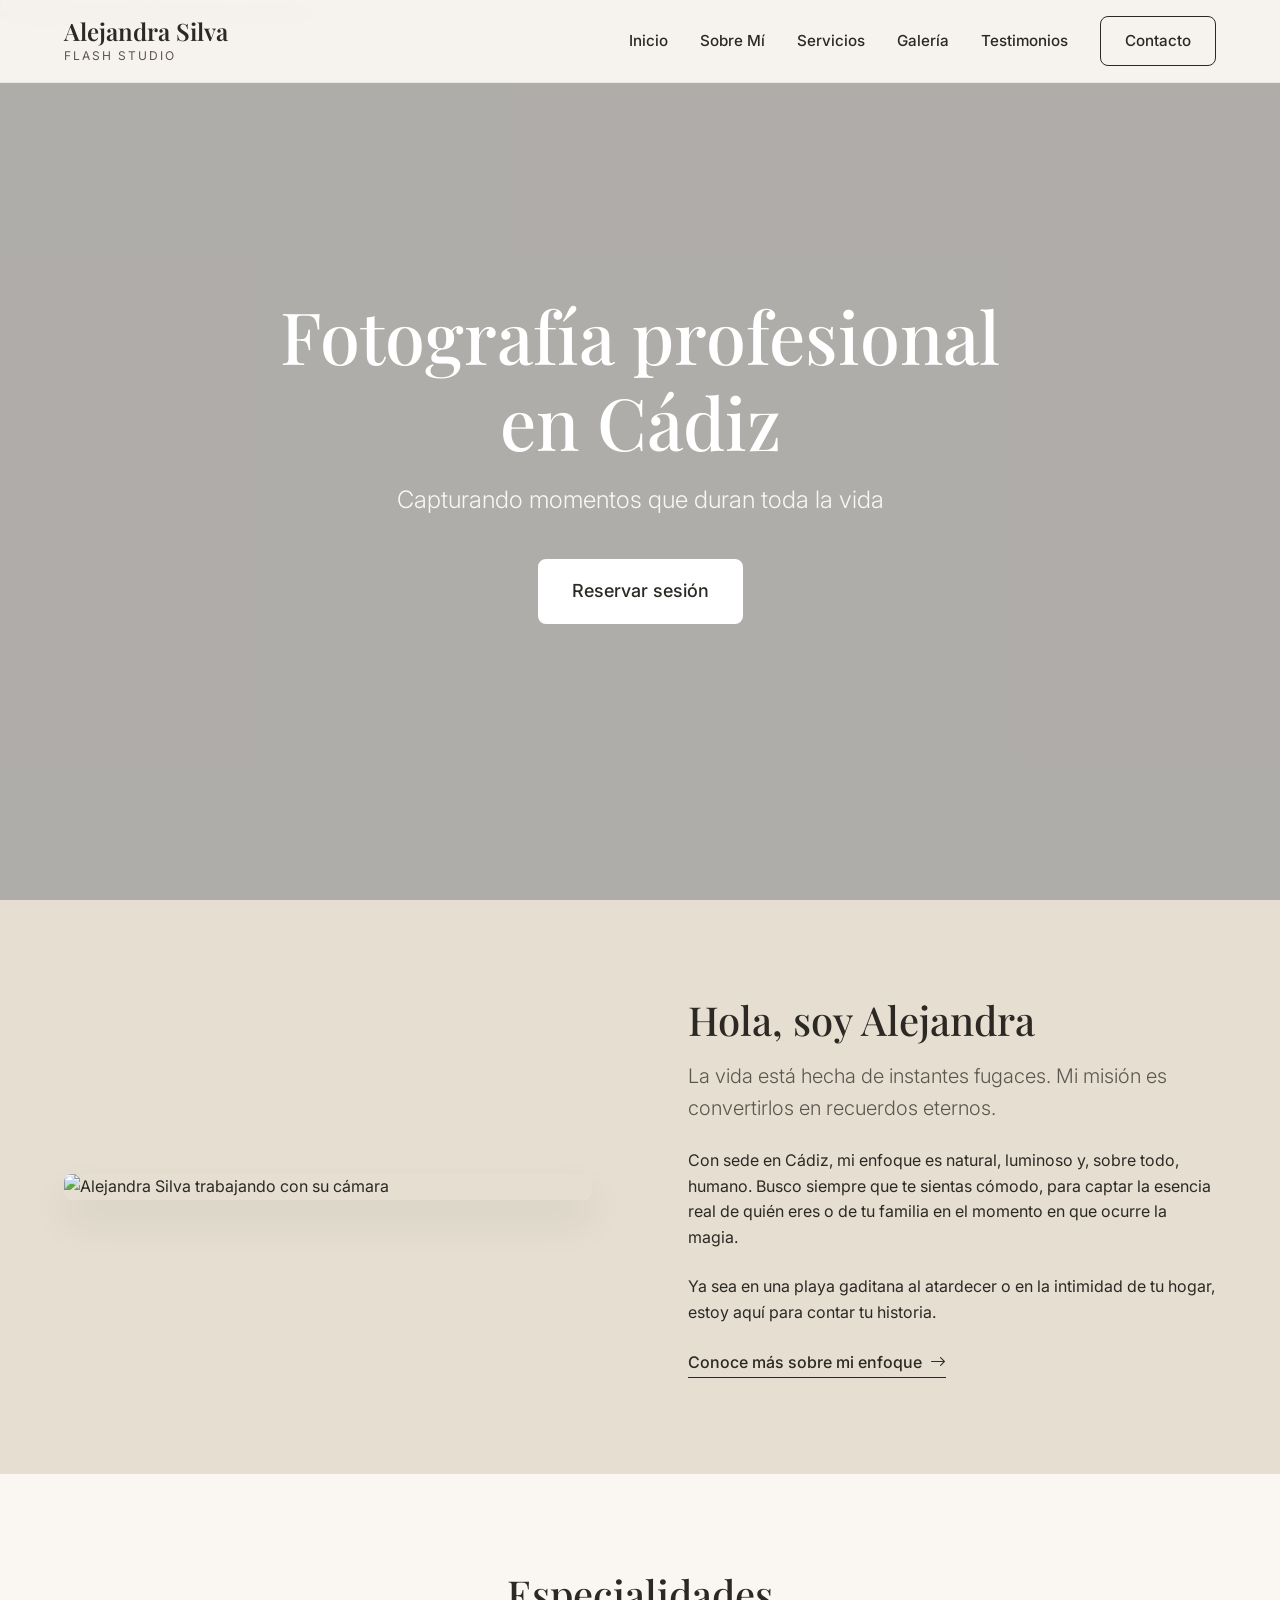
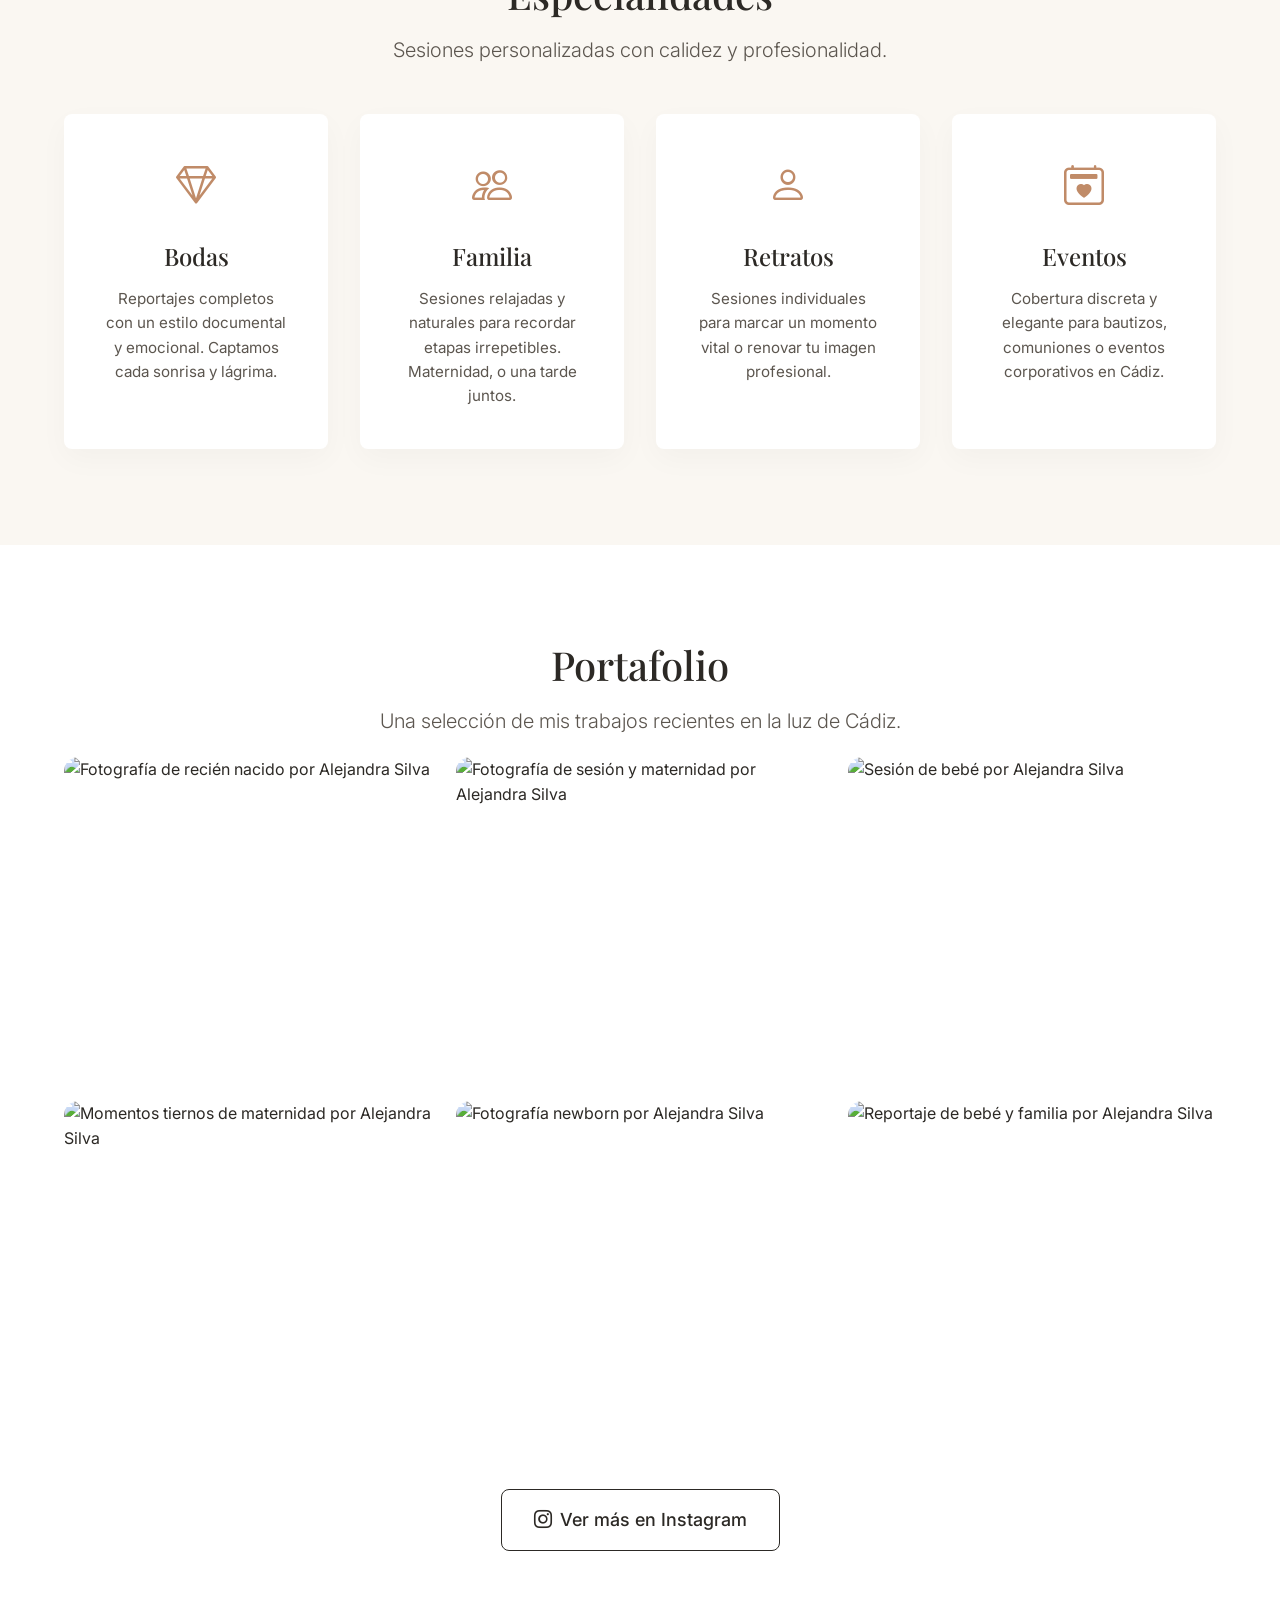
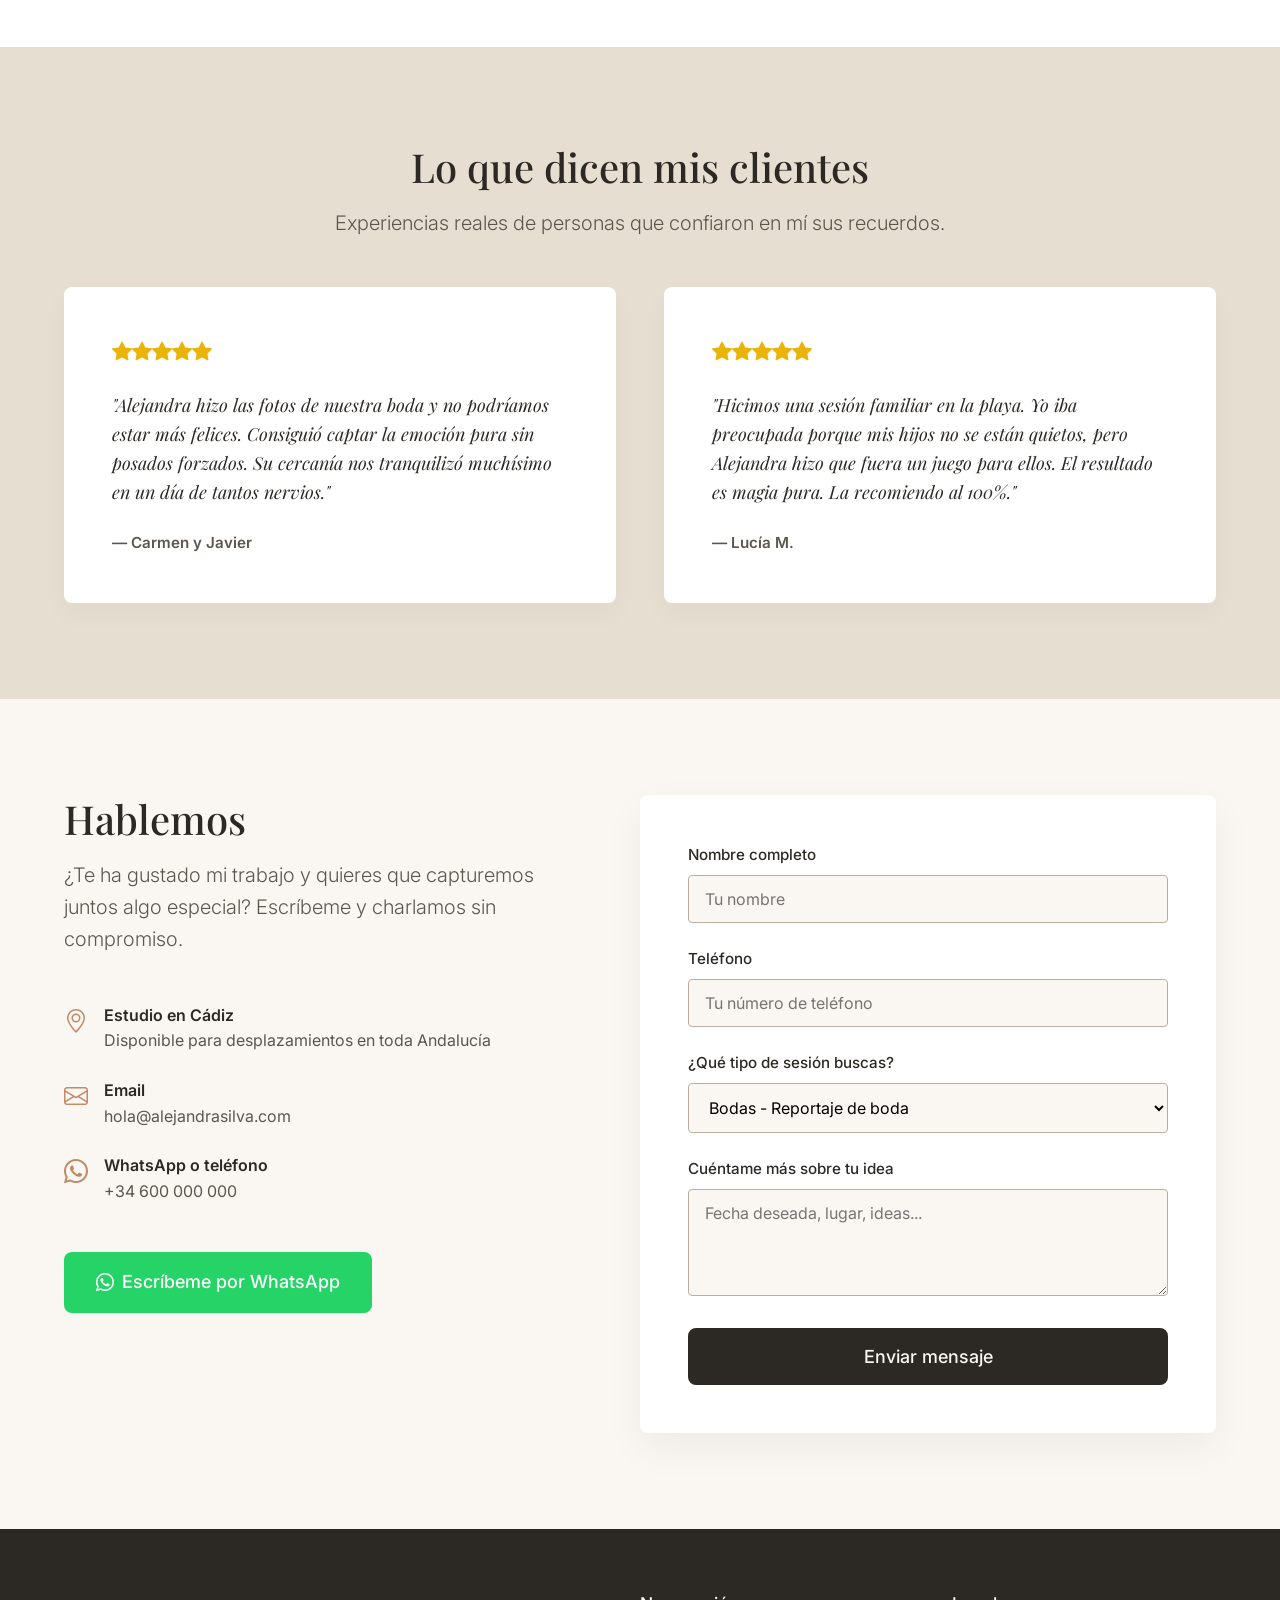
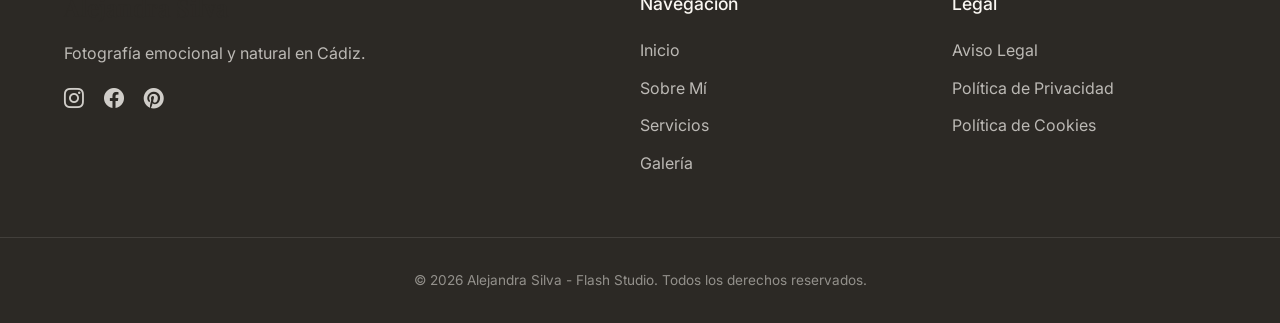
==== index.html @ 7f8d3a7b "comi1" ====
<!DOCTYPE html>
<html lang="es">

<head>
    <meta charset="UTF-8">
    <meta name="viewport" content="width=device-width, initial-scale=1.0">
    <meta name="description"
        content="Alejandra Silva captura momentos que duran toda la vida. Fotografía profesional en Cádiz.">
    <title>Alejandra Silva - Flash Studio | Fotógrafo en Cádiz</title>

    <link rel="preconnect" href="https://fonts.googleapis.com">
    <link rel="preconnect" href="https://fonts.gstatic.com" crossorigin>
    <link
        href="https://fonts.googleapis.com/css2?family=Inter:wght@300;400;500;600&family=Playfair+Display:ital,wght@0,400;0,500;0,600;1,400&display=swap"
        rel="stylesheet">
    <link rel="stylesheet" href="https://cdn.jsdelivr.net/npm/bootstrap-icons@1.11.1/font/bootstrap-icons.css">
    <link rel="stylesheet" href="style.css">
</head>

<body>

    <header class="navbar" id="navbar">
        <div class="container nav-content">
            <a href="#" class="logo">
                <span class="logo-text">Alejandra Silva</span>
                <span class="logo-sub">Flash Studio</span>
            </a>
            <button class="mobile-menu-btn" id="mobile-menu-btn" aria-label="Abrir menú">
                <i class="bi bi-list"></i>
            </button>
            <nav class="nav-links" id="nav-links">
                <a href="#inicio" class="nav-link">Inicio</a>
                <a href="#sobre-mi" class="nav-link">Sobre Mí</a>
                <a href="#servicios" class="nav-link">Servicios</a>
                <a href="#galeria" class="nav-link">Galería</a>
                <a href="#testimonios" class="nav-link">Testimonios</a>
                <a href="#contacto" class="btn btn-outline nav-link">Contacto</a>
            </nav>
        </div>
    </header>

    <main>
        <section id="inicio" class="hero section-spacing">
            <div class="hero-bg">
                <img src="https://images.unsplash.com/photo-1511285560929-80b456fea0bc?q=80&w=2670&auto=format&fit=crop"
                    alt="Elegante fotografía de boda al aire libre" class="hero-img">
                <div class="overlay"></div>
            </div>
            <div class="container hero-content fade-up">
                <h1 class="hero-title">Fotografía profesional en Cádiz</h1>
                <p class="hero-subtitle">Capturando momentos que duran toda la vida</p>
                <a href="#contacto" class="btn btn-primary btn-large">Reservar sesión</a>
            </div>
        </section>

        <section id="sobre-mi" class="about section-spacing py-large bg-light">
            <div class="container split-layout align-center">
                <div class="about-image fade-up">
                    <img src="https://images.unsplash.com/photo-1542038784456-1ea8e935640e?q=80&w=2070&auto=format&fit=crop"
                        alt="Alejandra Silva trabajando con su cámara" class="rounded-image shadow">
                </div>
                <div class="about-text fade-up delay-1">
                    <h2 class="section-title">Hola, soy Alejandra</h2>
                    <p class="text-large text-muted mb-4">La vida está hecha de instantes fugaces. Mi misión es
                        convertirlos en recuerdos eternos.</p>
                    <p class="mb-4">Con sede en Cádiz, mi enfoque es natural, luminoso y, sobre todo, humano. Busco
                        siempre que te sientas cómodo, para captar la esencia real de quién eres o de tu familia en el
                        momento en que ocurre la magia.</p>
                    <p>Ya sea en una playa gaditana al atardecer o en la intimidad de tu hogar, estoy aquí para contar
                        tu historia.</p>
                    <a href="#contacto" class="link-arrow mt-4">Conoce más sobre mi enfoque <i
                            class="bi bi-arrow-right"></i></a>
                </div>
            </div>
        </section>

        <section id="servicios" class="services section-spacing py-large bg-base">
            <div class="container">
                <div class="section-header text-center fade-up">
                    <h2 class="section-title">Especialidades</h2>
                    <p class="section-subtitle">Sesiones personalizadas con calidez y profesionalidad.</p>
                </div>

                <div class="grid grid-cols-4 gap-main mt-5">
                    <div class="service-card fade-up">
                        <div class="service-icon"><i class="bi bi-gem"></i></div>
                        <h3 class="service-title">Bodas</h3>
                        <p class="service-desc">Reportajes completos con un estilo documental y emocional. Captamos cada
                            sonrisa y lágrima.</p>
                    </div>
                    <div class="service-card fade-up delay-1">
                        <div class="service-icon"><i class="bi bi-people"></i></div>
                        <h3 class="service-title">Familia</h3>
                        <p class="service-desc">Sesiones relajadas y naturales para recordar etapas irrepetibles.
                            Maternidad, o una tarde juntos.</p>
                    </div>
                    <div class="service-card fade-up delay-2">
                        <div class="service-icon"><i class="bi bi-person"></i></div>
                        <h3 class="service-title">Retratos</h3>
                        <p class="service-desc">Sesiones individuales para marcar un momento vital o renovar tu imagen
                            profesional.</p>
                    </div>
                    <div class="service-card fade-up delay-3">
                        <div class="service-icon"><i class="bi bi-calendar2-heart"></i></div>
                        <h3 class="service-title">Eventos</h3>
                        <p class="service-desc">Cobertura discreta y elegante para bautizos, comuniones o eventos
                            corporativos en Cádiz.</p>
                    </div>
                </div>
            </div>
        </section>

        <section id="galeria" class="gallery section-spacing py-large bg-white">
            <div class="container">
                <div class="section-header text-center fade-up">
                    <h2 class="section-title">Portafolio</h2>
                    <p class="section-subtitle">Una selección de mis trabajos recientes en la luz de Cádiz.</p>
                </div>

                <div class="gallery-grid mt-5">
                    <a href="https://www.instagram.com/p/DA336NqoYXu/" class="gallery-item fade-up" target="_blank"
                        rel="noopener noreferrer" aria-label="Ver publicación en Instagram (Maternidad/Recién nacido)">
                        <img src="https://scontent-mad1-1.cdninstagram.com/v/t39.30808-6/472389308_18334901011157658_3607192413612464465_n.jpg?stp=dst-jpg_e35_tt6&_nc_cat=106&ig_cache_key=MzQ3NDQ5MTUxOTk3MzQ5OTY3Nw%3D%3D.3-ccb7-5&ccb=7-5&_nc_sid=58cdad&efg=eyJ2ZW5jb2RlX3RhZyI6InhwaWRzLjE0NDB4OTUzLnNkci5DMyJ9&_nc_ohc=6nWH99nBMWgQ7kNvwGP-Vpy&_nc_oc=Adrr9iQfSB4TFFicF2Rp3QDnT-_8wxDwuqcIKCzDBHWu-2e0xaWrJxlrYGmgOMOUXAsuuyp_PxrmVkUsfCpdvAod&_nc_ad=z-m&_nc_cid=0&_nc_zt=23&_nc_ht=scontent-mad1-1.cdninstagram.com&_nc_gid=4jjKec1cYwzk0JOejW5xyw&_nc_ss=7a32e&oh=00_Afzb6CmsP7JEbPXRF5Mw6V23JldTA9ZlEr2GiRnRRIPs-A&oe=69C76730"
                            alt="Fotografía de recién nacido por Alejandra Silva" loading="lazy">
                        <div class="gallery-hover"><i class="bi bi-instagram"></i></div>
                    </a>
                    <a href="https://www.instagram.com/p/DTsS-VxjEyv/" class="gallery-item fade-up delay-1"
                        target="_blank" rel="noopener noreferrer"
                        aria-label="Ver publicación en Instagram (Maternidad/Recién nacido)">
                        <img src="https://scontent-mad1-1.cdninstagram.com/v/t51.82787-15/619805122_18380448508157658_588303363355659356_n.jpg?stp=dst-jpg_e35_tt6&_nc_cat=103&ig_cache_key=MzgxMzUwNjQzMzMwMDU4MTU1MQ%3D%3D.3-ccb7-5&ccb=7-5&_nc_sid=58cdad&efg=eyJ2ZW5jb2RlX3RhZyI6InhwaWRzLjE0NDB4MTg1MS5zZHIuQzMifQ%3D%3D&_nc_ohc=x0M1KD8hYagQ7kNvwEgvZwI&_nc_oc=AdruUzsT48O_aKfgpZmptjcY5UMmqNwmfF_5_1EnLlguNbYj3dVWQVdZ0lIogMJo1MPhDPxV-pOfCmCBt98VgX9Q&_nc_ad=z-m&_nc_cid=0&_nc_zt=23&_nc_ht=scontent-mad1-1.cdninstagram.com&_nc_gid=jLqbxbT2vGuqOAeELAIJgA&_nc_ss=7a32e&oh=00_AfxtuNb96BfyIcAqiuIataPQWMlBkWudWXG2XSaJlXScFQ&oe=69C757A5"
                            alt="Fotografía de sesión y maternidad por Alejandra Silva" loading="lazy">
                        <div class="gallery-hover"><i class="bi bi-instagram"></i></div>
                    </a>
                    <a href="https://www.instagram.com/p/DBb6GT_oktJ/" class="gallery-item fade-up delay-2"
                        target="_blank" rel="noopener noreferrer"
                        aria-label="Ver publicación en Instagram (Maternidad/Recién nacido)">
                        <img src="https://scontent-mad2-1.cdninstagram.com/v/t51.75761-15/464354673_18325900150157658_8724878723883616391_n.jpg?stp=dst-jpg_e35_tt6&_nc_cat=104&ig_cache_key=MzQ4NDYzNDI1NzE4NDQxMDQ0MQ%3D%3D.3-ccb7-5&ccb=7-5&_nc_sid=58cdad&efg=eyJ2ZW5jb2RlX3RhZyI6InhwaWRzLjE0NDB4MTgwMC5zZHIuQzMifQ%3D%3D&_nc_ohc=uoD1WXR4aKEQ7kNvwHNJH5Y&_nc_oc=AdpCp3pPqJmrCh7O4uHTMeUTvOmKB8H3XGN1aigG6oBETYq2FReIE8ttbFdwdXQkPd5LMujwiXAg1s32RuA_Mju5&_nc_ad=z-m&_nc_cid=0&_nc_zt=23&_nc_ht=scontent-mad2-1.cdninstagram.com&_nc_gid=Fz5PnnWr2njAFvXIWEQKTQ&_nc_ss=7a32e&oh=00_AfyShWmhIjos1TU1_ZVEnAvwA9iiuKgE_j-7Ui1tlDHhXA&oe=69C786DD"
                            alt="Sesión de bebé por Alejandra Silva" loading="lazy">
                        <div class="gallery-hover"><i class="bi bi-instagram"></i></div>
                    </a>
                    <a href="https://www.instagram.com/p/DV5kB-3jPNu/" class="gallery-item fade-up" target="_blank"
                        rel="noopener noreferrer" aria-label="Ver publicación en Instagram (Maternidad/Recién nacido)">
                        <img src="https://scontent-mad1-1.cdninstagram.com/v/t51.82787-15/650071083_18389070274157658_8677529981040638588_n.jpg?stp=dst-jpg_e35_tt6&_nc_cat=102&ig_cache_key=Mzg1MzI2ODIxMzgxMTY3MDcxOA%3D%3D.3-ccb7-5&ccb=7-5&_nc_sid=58cdad&efg=eyJ2ZW5jb2RlX3RhZyI6InhwaWRzLjE0NDB4MTkxOS5zZHIuQzMifQ%3D%3D&_nc_ohc=u64IknoCLZ4Q7kNvwGR0ScH&_nc_oc=AdrzTl3dZ-hnnF_AhUWxyy8ez9B5ymf3qP66g83oQEBbGS5ucDgEV1R-79wVdPsy42XBiXC2MG1wrlON6EaPclTl&_nc_ad=z-m&_nc_cid=0&_nc_zt=23&_nc_ht=scontent-mad1-1.cdninstagram.com&_nc_gid=7Asxe7Ra8F5Vv_2oHS-FGw&_nc_ss=7a32e&oh=00_AfwaZi69VWie3_E_QYXAVW4G75d2aMUQpFLmp4VCN0sC-g&oe=69C768D7"
                            alt="Momentos tiernos de maternidad por Alejandra Silva" loading="lazy">
                        <div class="gallery-hover"><i class="bi bi-instagram"></i></div>
                    </a>
                    <a href="https://www.instagram.com/p/DV0u6ukjKEd/" class="gallery-item fade-up delay-1"
                        target="_blank" rel="noopener noreferrer"
                        aria-label="Ver publicación en Instagram (Maternidad/Recién nacido)">
                        <img src="https://scontent-mad1-1.cdninstagram.com/v/t51.82787-15/650386848_18388755889157658_1334598983736049225_n.jpg?stp=dst-jpg_e35_tt6&_nc_cat=102&ig_cache_key=Mzg1MTkwNzQ0NjI3NzQ0NDUxNQ%3D%3D.3-ccb7-5&ccb=7-5&_nc_sid=58cdad&efg=eyJ2ZW5jb2RlX3RhZyI6InhwaWRzLjE0NDB4OTU4LnNkci5DMyJ9&_nc_ohc=raGwDeqtZiwQ7kNvwG4KMk-&_nc_oc=AdqLlVM0dXpzYpC-vr2MOgPvF1874Z8iH8IZIoDn1oO54eEcx3wr4tMumUHreFgcigU5JUT_Eqrzo5MQn-xvtsSA&_nc_ad=z-m&_nc_cid=0&_nc_zt=23&_nc_ht=scontent-mad1-1.cdninstagram.com&_nc_gid=x2IKBdk7X98Xj0CUmOAqKA&_nc_ss=7a32e&oh=00_AfyjCqVUfPDvONZSrP6fOoGxp5pXfpc7tz1-PXf7ecv9oA&oe=69C75CCA"
                            alt="Fotografía newborn por Alejandra Silva" loading="lazy">
                        <div class="gallery-hover"><i class="bi bi-instagram"></i></div>
                    </a>
                    <a href="https://www.instagram.com/p/DT2MgHCDGxo/" class="gallery-item fade-up delay-2"
                        target="_blank" rel="noopener noreferrer"
                        aria-label="Ver publicación en Instagram (Maternidad/Recién nacido)">
                        <img src="https://scontent-mad1-1.cdninstagram.com/v/t51.82787-15/621733147_18380932486157658_1900406213122112611_n.jpg?stp=dst-jpg_e35_tt6&_nc_cat=103&ig_cache_key=MzgxNjI5MjcxMjY3NzQxNzAyNw%3D%3D.3-ccb7-5&ccb=7-5&_nc_sid=58cdad&efg=eyJ2ZW5jb2RlX3RhZyI6InhwaWRzLjE0NDB4OTU4LnNkci5DMyJ9&_nc_ohc=I7ECDmXmNEcQ7kNvwEuZs5u&_nc_oc=AdrieKKF6c9YXFE04DRYFHhJ7YlNq3O5u-V4_DJhNpcZYu0iJuCEZzrhkVz10t1XiG5FhypUAslPE4kZEBkB50VQ&_nc_ad=z-m&_nc_cid=0&_nc_zt=23&_nc_ht=scontent-mad1-1.cdninstagram.com&_nc_gid=GKj1Wt9fOcgawxqNll95Hg&_nc_ss=7a32e&oh=00_Afyvb6S65BBIbSyC6q1uOw9wyW5N_macvsUEfyOtssx9NA&oe=69C7695E"
                            alt="Reportaje de bebé y familia por Alejandra Silva" loading="lazy">
                        <div class="gallery-hover"><i class="bi bi-instagram"></i></div>
                    </a>
                </div>

                <div class="text-center mt-5 fade-up">
                    <a href="https://www.instagram.com/alejandrasilvafotografia/" target="_blank" rel="noopener"
                        class="btn btn-outline btn-large">
                        <i class="bi bi-instagram mr-2"></i> Ver más en Instagram
                    </a>
                </div>
            </div>
        </section>

        <section id="testimonios" class="testimonials section-spacing py-large bg-light">
            <div class="container">
                <div class="section-header text-center fade-up">
                    <h2 class="section-title">Lo que dicen mis clientes</h2>
                    <p class="section-subtitle">Experiencias reales de personas que confiaron en mí sus recuerdos.</p>
                </div>

                <div class="grid grid-cols-2 gap-large mt-5">
                    <div class="testimonial-card fade-up">
                        <div class="rating"><i class="bi bi-star-fill"></i><i class="bi bi-star-fill"></i><i
                                class="bi bi-star-fill"></i><i class="bi bi-star-fill"></i><i
                                class="bi bi-star-fill"></i></div>
                        <p class="testimonial-text">"Alejandra hizo las fotos de nuestra boda y no podríamos estar más
                            felices. Consiguió captar la emoción pura sin posados forzados. Su cercanía nos tranquilizó
                            muchísimo en un día de tantos nervios."</p>
                        <p class="testimonial-author">— Carmen y Javier</p>
                    </div>
                    <div class="testimonial-card fade-up delay-1">
                        <div class="rating"><i class="bi bi-star-fill"></i><i class="bi bi-star-fill"></i><i
                                class="bi bi-star-fill"></i><i class="bi bi-star-fill"></i><i
                                class="bi bi-star-fill"></i></div>
                        <p class="testimonial-text">"Hicimos una sesión familiar en la playa. Yo iba preocupada porque
                            mis hijos no se están quietos, pero Alejandra hizo que fuera un juego para ellos. El
                            resultado es magia pura. La recomiendo al 100%."</p>
                        <p class="testimonial-author">— Lucía M.</p>
                    </div>
                </div>
            </div>
        </section>

        <section id="contacto" class="contact section-spacing py-large bg-base">
            <div class="container split-layout align-start gap-xl">
                <div class="contact-info fade-up">
                    <h2 class="section-title">Hablemos</h2>
                    <p class="text-large text-muted mb-4">¿Te ha gustado mi trabajo y quieres que capturemos juntos algo
                        especial? Escríbeme y charlamos sin compromiso.</p>

                    <ul class="contact-list mt-5">
                        <li>
                            <i class="bi bi-geo-alt"></i>
                            <div>
                                <strong>Estudio en Cádiz</strong>
                                <span>Disponible para desplazamientos en toda Andalucía</span>
                            </div>
                        </li>
                        <li>
                            <i class="bi bi-envelope"></i>
                            <div>
                                <strong>Email</strong>
                                <a href="mailto:hola@alejandrasilva.com">hola@alejandrasilva.com</a>
                            </div>
                        </li>
                        <li>
                            <i class="bi bi-whatsapp"></i>
                            <div>
                                <strong>WhatsApp o teléfono</strong>
                                <a href="tel:+34600000000">+34 600 000 000</a>
                            </div>
                        </li>
                    </ul>

                    <div class="mt-5">
                        <a href="https://wa.me/34600000000" target="_blank" class="btn btn-whatsapp btn-large">
                            <i class="bi bi-whatsapp mr-2"></i> Escríbeme por WhatsApp
                        </a>
                    </div>
                </div>

                <div class="contact-form-wrapper fade-up delay-1">
                    <form id="contact-form" class="contact-form">
                        <div class="form-group">
                            <label for="nombre">Nombre completo</label>
                            <input type="text" id="nombre" name="nombre" placeholder="Tu nombre" required>
                        </div>
                        <div class="form-group">
                            <label for="telefono">Teléfono</label>
                            <input type="tel" id="telefono" name="telefono" placeholder="Tu número de teléfono"
                                required>
                        </div>
                        <div class="form-group">
                            <label for="tipo">¿Qué tipo de sesión buscas?</label>
                            <select id="tipo" name="tipo">
                                <option value="boda">Bodas - Reportaje de boda</option>
                                <option value="familia">Familia - Sesión familiar, embarazo</option>
                                <option value="retrato">Retratos o marca personal</option>
                                <option value="evento">Eventos varios</option>
                                <option value="otro">Otro tipo de consulta</option>
                            </select>
                        </div>
                        <div class="form-group">
                            <label for="mensaje">Cuéntame más sobre tu idea</label>
                            <textarea id="mensaje" name="mensaje" rows="4"
                                placeholder="Fecha deseada, lugar, ideas..."></textarea>
                        </div>
                        <button type="submit" class="btn btn-primary btn-large btn-block">Enviar mensaje</button>
                    </form>
                </div>
            </div>
        </section>
    </main>

    <footer class="footer bg-dark">
        <div class="container footer-content">
            <div class="footer-brand">
                <span class="logo-text">Alejandra Silva</span>
                <p>Fotografía emocional y natural en Cádiz.</p>
                <div class="social-links mt-3">
                    <a href="https://www.instagram.com/alejandrasilvafotografia/" target="_blank"
                        aria-label="Instagram"><i class="bi bi-instagram"></i></a>
                    <a href="#" aria-label="Facebook"><i class="bi bi-facebook"></i></a>
                    <a href="#" aria-label="Pinterest"><i class="bi bi-pinterest"></i></a>
                </div>
            </div>
            <div class="footer-links">
                <h3>Navegación</h3>
                <nav>
                    <a href="#inicio">Inicio</a>
                    <a href="#sobre-mi">Sobre Mí</a>
                    <a href="#servicios">Servicios</a>
                    <a href="#galeria">Galería</a>
                </nav>
            </div>
            <div class="footer-legal">
                <h3>Legal</h3>
                <nav>
                    <a href="aviso-legal.html">Aviso Legal</a>
                    <a href="politica-privacidad.html">Política de Privacidad</a>
                    <a href="politica-cookies.html">Política de Cookies</a>
                </nav>
            </div>
        </div>
        <div class="footer-bottom text-center">
            <p>&copy; 2026 Alejandra Silva - Flash Studio. Todos los derechos reservados.</p>
        </div>
    </footer>

    <div id="lightbox" class="lightbox">
        <button class="lightbox-close" aria-label="Cerrar imagen">&times;</button>
        <div class="lightbox-content">
            <img src="" alt="Imagen ampliada" id="lightbox-img">
        </div>
    </div>

    <script src="script.js"></script>
</body>

</html>
---- style.css ----
/* style.css */
:root {
    --color-cream: #faf7f2;
    --color-sand: #e6dfd1;
    --color-sand-dark: #bbaea0;
    --color-text-main: #2c2925;
    --color-text-muted: #5c564f;
    --color-accent: #c08b68;
    --color-accent-hover: #a17050;
    --color-white: #ffffff;
    --color-whatsapp: #25d366;
    --color-whatsapp-hover: #1ebd57;
    
    --font-heading: 'Playfair Display', serif;
    --font-body: 'Inter', sans-serif;
    
    --space-sm: 0.5rem;
    --space-md: 1rem;
    --space-lg: 2rem;
    --space-xl: 4rem;
    --space-xxl: 6rem;
    
    --transition: all 0.3s ease;
    --radius: 8px;
    --container-width: 1200px;
}

* { margin: 0; padding: 0; box-sizing: border-box; }
html { scroll-behavior: smooth; font-size: 16px; }
body { font-family: var(--font-body); color: var(--color-text-main); background-color: var(--color-cream); line-height: 1.6; -webkit-font-smoothing: antialiased; }

h1, h2, h3, h4, .logo-text { font-family: var(--font-heading); font-weight: 500; line-height: 1.2; color: var(--color-text-main); }
.text-muted { color: var(--color-text-muted); }
.text-large { font-size: 1.25rem; font-weight: 300; }
.text-center { text-align: center; }

.container { width: 100%; max-width: var(--container-width); margin: 0 auto; padding: 0 1.5rem; }
.section-spacing { padding: var(--space-xl) 0; }
.py-large { padding-top: var(--space-xxl); padding-bottom: var(--space-xxl); }

.bg-base { background-color: var(--color-cream); }
.bg-light { background-color: var(--color-sand); }
.bg-white { background-color: var(--color-white); }
.bg-dark { background-color: var(--color-text-main); color: var(--color-cream); }

.grid { display: grid; }
.grid-cols-4 { grid-template-columns: repeat(4, 1fr); }
.grid-cols-2 { grid-template-columns: repeat(2, 1fr); }
.gap-main { gap: 2rem; }
.gap-large { gap: 3rem; }
.gap-xl { gap: 4rem; }

.split-layout { display: flex; gap: var(--space-xxl); }
.align-center { align-items: center; }
.align-start { align-items: flex-start; }

.mb-4 { margin-bottom: 1.5rem; }
.mt-3 { margin-top: 1rem; }
.mt-4 { margin-top: 1.5rem; }
.mt-5 { margin-top: 3rem; }
.mr-2 { margin-right: 0.5rem; }

img { max-width: 100%; height: auto; display: block; }
.rounded-image { border-radius: var(--radius); }
.shadow { box-shadow: 0 20px 40px rgba(0,0,0,0.08); }

a { color: inherit; text-decoration: none; transition: var(--transition); }
.btn { display: inline-flex; align-items: center; justify-content: center; padding: 0.75rem 1.5rem; font-family: var(--font-body); font-weight: 500; font-size: 1rem; border-radius: var(--radius); transition: var(--transition); cursor: pointer; border: none; }
.btn-large { padding: 1rem 2rem; font-size: 1.125rem; }
.btn-block { width: 100%; }

.btn-primary { background-color: var(--color-text-main); color: var(--color-cream); border: 2px solid var(--color-text-main); }
.btn-primary:hover { background-color: transparent; color: var(--color-text-main); }
.btn-outline { background-color: transparent; color: var(--color-text-main); border: 1px solid var(--color-text-main); }
.btn-outline:hover { background-color: var(--color-text-main); color: var(--color-cream); }
.btn-whatsapp { background-color: var(--color-whatsapp); color: white; }
.btn-whatsapp:hover { background-color: var(--color-whatsapp-hover); }

.link-arrow { display: inline-flex; align-items: center; font-weight: 500; color: var(--color-text-main); border-bottom: 1px solid currentColor; padding-bottom: 2px; }
.link-arrow i { margin-left: 0.5rem; transition: var(--transition); }
.link-arrow:hover i { transform: translateX(5px); }

.navbar { position: fixed; top: 0; width: 100%; background-color: rgba(250, 247, 242, 0.95); backdrop-filter: blur(10px); z-index: 1000; padding: 1rem 0; border-bottom: 1px solid rgba(0,0,0,0.05); transition: padding 0.3s ease; }
.navbar.scrolled { padding: 0.5rem 0; box-shadow: 0 2px 10px rgba(0,0,0,0.05); }
.nav-content { display: flex; justify-content: space-between; align-items: center; }
.logo { display: flex; flex-direction: column; }
.logo-text { font-size: 1.5rem; font-weight: 600; }
.logo-sub { font-size: 0.75rem; font-family: var(--font-body); letter-spacing: 2px; text-transform: uppercase; color: var(--color-text-muted); }

.nav-links { display: flex; align-items: center; gap: 2rem; }
.nav-link { font-size: 0.95rem; font-weight: 500; position: relative; }
.nav-link:not(.btn):after { content: ''; display: block; width: 0; height: 1px; background: var(--color-text-main); transition: width .3s; }
.nav-link:not(.btn):hover:after { width: 100%; }

.mobile-menu-btn { display: none; background: none; border: none; font-size: 1.5rem; color: var(--color-text-main); cursor: pointer; }

.hero { position: relative; height: 100vh; min-height: 600px; display: flex; align-items: center; padding-top: 80px; overflow: hidden; }
.hero-bg { position: absolute; top: 0; left: 0; width: 100%; height: 100%; z-index: -1; }
.hero-img { width: 100%; height: 100%; object-fit: cover; object-position: center center; }
.hero-bg .overlay { position: absolute; top: 0; left: 0; width: 100%; height: 100%; background-color: rgba(0, 0, 0, 0.3); }
.hero-content { max-width: 800px; z-index: 1; margin: 0 auto; text-align: center; }
.hero-title { font-size: 4.5rem; margin-bottom: 1rem; color: var(--color-white); }
.hero-subtitle { font-size: 1.5rem; font-weight: 300; margin-bottom: 2.5rem; color: rgba(255, 255, 255, 0.9); }
.hero-content .btn-primary { background-color: var(--color-white); color: var(--color-text-main); border-color: var(--color-white); }
.hero-content .btn-primary:hover { background-color: transparent; color: var(--color-white); border-color: var(--color-white); }

.section-title { font-size: 2.5rem; margin-bottom: 1rem; }
.section-subtitle { font-size: 1.25rem; color: var(--color-text-muted); font-weight: 300; }

.about-image { flex: 1; }
.about-text { flex: 1; }

.service-card { background-color: var(--color-white); padding: 2.5rem; border-radius: var(--radius); text-align: center; box-shadow: 0 10px 30px rgba(0,0,0,0.03); transition: var(--transition); }
.service-card:hover { transform: translateY(-10px); box-shadow: 0 15px 40px rgba(0,0,0,0.06); }
.service-icon { font-size: 2.5rem; color: var(--color-accent); margin-bottom: 1.5rem; }
.service-title { font-size: 1.5rem; margin-bottom: 1rem; }
.service-desc { color: var(--color-text-muted); font-size: 0.95rem; }

.gallery-grid { max-width: 1200px; margin: 0 auto; display: grid; grid-template-columns: repeat(auto-fit, minmax(280px, 1fr)); gap: 24px; padding: 20px 0; }
.gallery-item { position: relative; overflow: hidden; border-radius: 14px; cursor: zoom-in; }
.gallery-item img { width: 100%; height: 320px; object-fit: cover; border-radius: 14px; display: block; transition: all 0.3s ease; }
.gallery-item:hover img { transform: scale(1.03); }
.gallery-hover { position: absolute; top: 0; left: 0; width: 100%; height: 100%; background-color: rgba(44, 41, 37, 0.4); display: flex; align-items: center; justify-content: center; opacity: 0; transition: opacity 0.3s ease; color: white; font-size: 2rem; border-radius: 14px; z-index: 2; }
.gallery-item:hover .gallery-hover { opacity: 1; }

.testimonial-card { background-color: var(--color-white); padding: 3rem; border-radius: var(--radius); box-shadow: 0 10px 30px rgba(0,0,0,0.03); }
.rating { color: #eab308; margin-bottom: 1.5rem; font-size: 1.25rem; }
.testimonial-text { font-size: 1.125rem; font-style: italic; color: var(--color-text-main); margin-bottom: 1.5rem; font-family: var(--font-heading); }
.testimonial-author { font-weight: 600; font-size: 0.95rem; color: var(--color-text-muted); }

.contact-info { flex: 1; }
.contact-form-wrapper { flex: 1; background: var(--color-white); padding: 3rem; border-radius: var(--radius); box-shadow: 0 15px 40px rgba(0,0,0,0.05); }
.contact-list { list-style: none; }
.contact-list li { display: flex; align-items: flex-start; gap: 1rem; margin-bottom: 1.5rem; }
.contact-list i { font-size: 1.5rem; color: var(--color-accent); }
.contact-list strong { display: block; font-weight: 600; }
.contact-list span, .contact-list a { color: var(--color-text-muted); }

.form-group { margin-bottom: 1.5rem; }
.form-group label { display: block; margin-bottom: 0.5rem; font-weight: 500; font-size: 0.95rem; }
.form-group input, .form-group select, .form-group textarea { width: 100%; padding: 0.8rem 1rem; border: 1px solid var(--color-sand-dark); border-radius: 4px; font-family: var(--font-body); font-size: 1rem; background-color: var(--color-cream); transition: border-color 0.3s ease; }
.form-group input:focus, .form-group select:focus, .form-group textarea:focus { outline: none; border-color: var(--color-text-main); }

.footer { padding: 4rem 0 2rem; }
.footer-content { display: grid; grid-template-columns: 2fr 1fr 1fr; gap: 3rem; margin-bottom: 3rem; }
.footer-brand p { color: rgba(250, 247, 242, 0.7); margin-top: 1rem; }
.social-links a { display: inline-block; color: var(--color-cream); font-size: 1.25rem; margin-right: 1rem; opacity: 0.8; }
.social-links a:hover { opacity: 1; }
.footer h3 { color: var(--color-cream); font-size: 1.1rem; margin-bottom: 1.5rem; font-family: var(--font-body); }
.footer nav a { display: block; color: rgba(250, 247, 242, 0.7); margin-bottom: 0.75rem; }
.footer nav a:hover { color: var(--color-white); }
.footer-bottom { padding-top: 2rem; border-top: 1px solid rgba(255,255,255,0.1); color: rgba(250, 247, 242, 0.5); font-size: 0.85rem; }

.fade-up { opacity: 0; transform: translateY(30px); transition: opacity 0.8s ease, transform 0.8s ease; }
.fade-up.visible { opacity: 1; transform: translateY(0); }
.delay-1 { transition-delay: 0.2s; }
.delay-2 { transition-delay: 0.4s; }
.delay-3 { transition-delay: 0.6s; }

.lightbox { position: fixed; top: 0; left: 0; width: 100%; height: 100%; background-color: rgba(0,0,0,0.9); z-index: 2000; display: flex; align-items: center; justify-content: center; opacity: 0; pointer-events: none; transition: opacity 0.3s ease; }
.lightbox.active { opacity: 1; pointer-events: all; }
.lightbox-content { max-width: 90%; max-height: 90vh; }
.lightbox-content img { max-height: 90vh; object-fit: contain; }
.lightbox-close { position: absolute; top: 20px; right: 30px; background: none; border: none; color: white; font-size: 3rem; cursor: pointer; line-height: 1; }

@media (max-width: 1024px) {
    .grid-cols-4 { grid-template-columns: repeat(2, 1fr); }
    .hero-title { font-size: 3.5rem; }
    .split-layout { gap: 2rem; }
}

@media (max-width: 768px) {
    .mobile-menu-btn { display: block; }
    .nav-links { position: fixed; top: 70px; left: 0; width: 100%; background-color: var(--color-cream); flex-direction: column; padding: 2rem; box-shadow: 0 10px 15px rgba(0,0,0,0.05); gap: 1.5rem; transform: translateY(-150%); transition: transform 0.3s ease; z-index: 999; }
    .nav-links.active { transform: translateY(0); }
    .hero { align-items: center; justify-content: center; padding-bottom: 4rem; text-align: center; }
    .hero-bg .overlay { background-color: rgba(0, 0, 0, 0.3); }
    .hero-title { font-size: 2.5rem; }
    .split-layout { flex-direction: column; }
    .grid-cols-2 { grid-template-columns: 1fr; }
    .footer-content { grid-template-columns: 1fr; gap: 2rem; }
    .section-spacing, .py-large { padding-top: var(--space-xl); padding-bottom: var(--space-xl); }
}

@media (max-width: 480px) {
    .grid-cols-4, .grid-cols-2 { grid-template-columns: 1fr; }
    .hero-content { padding: 0 1rem; }
}
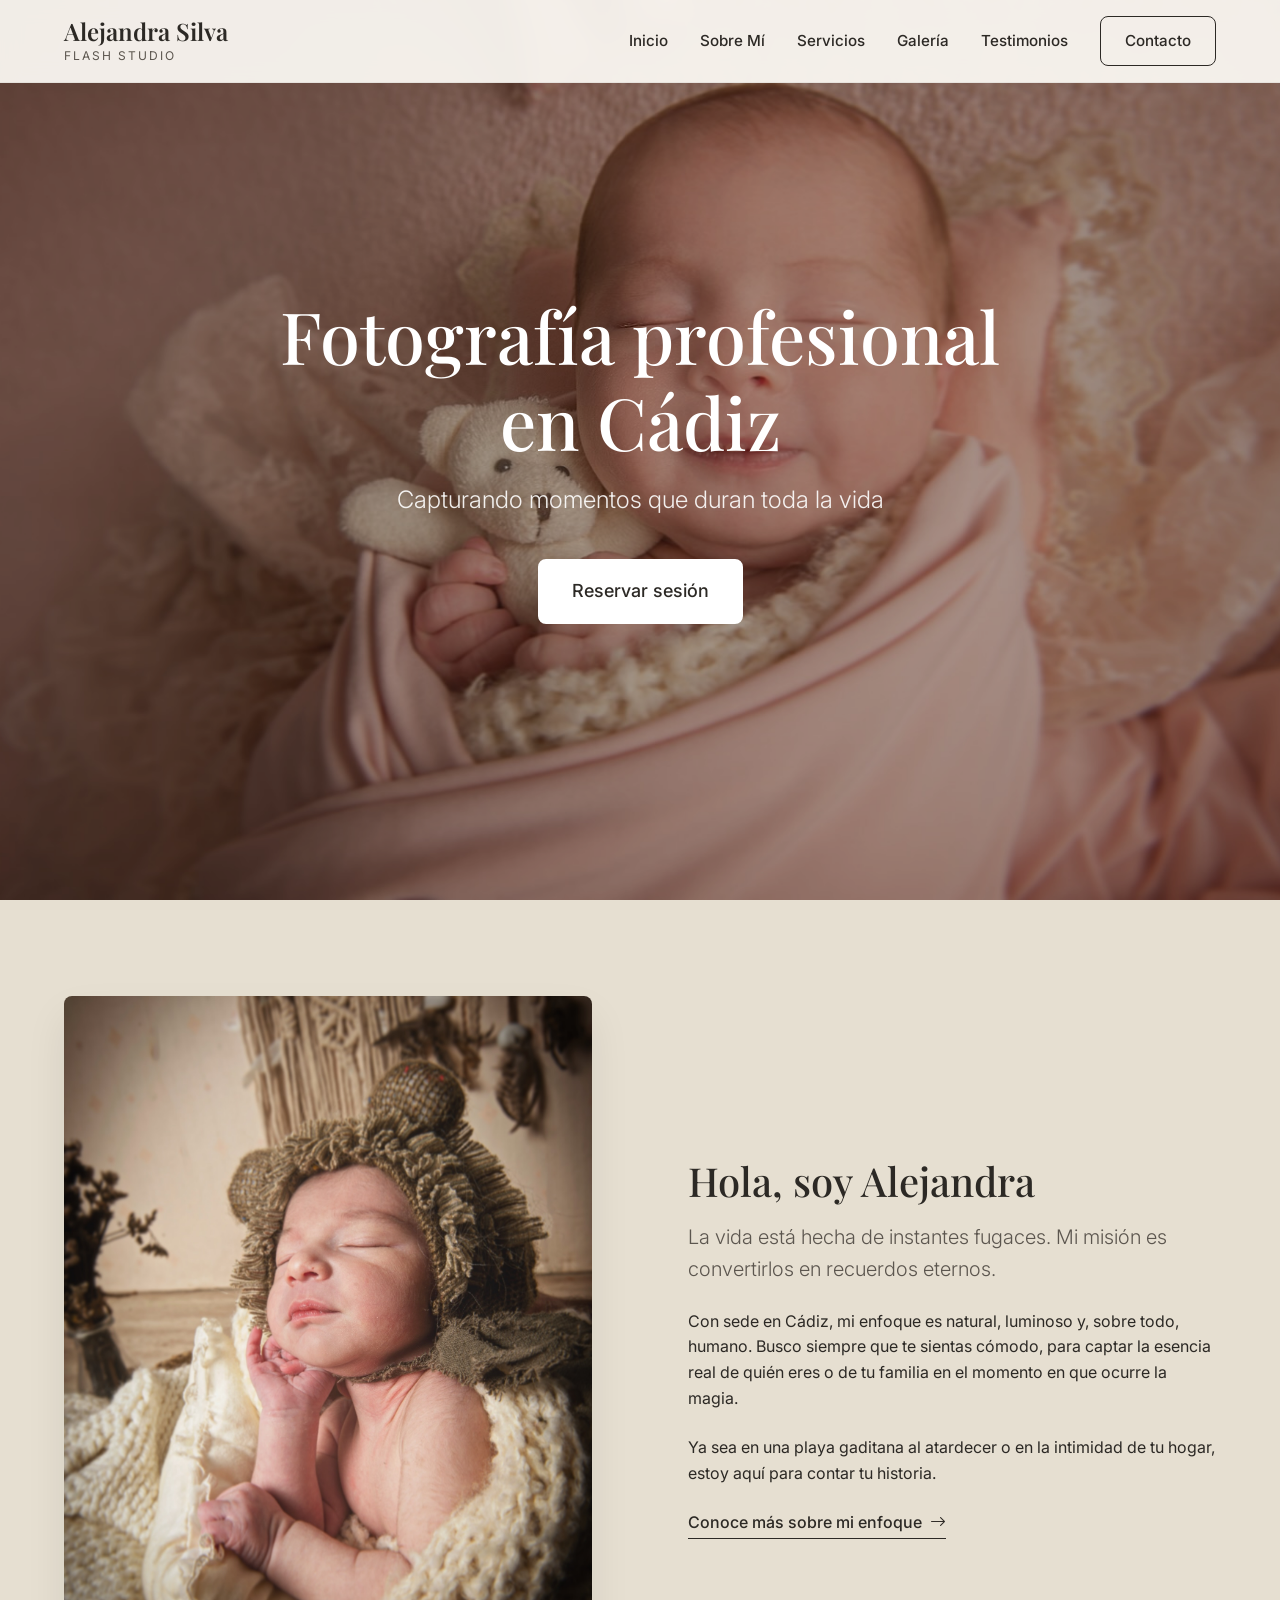
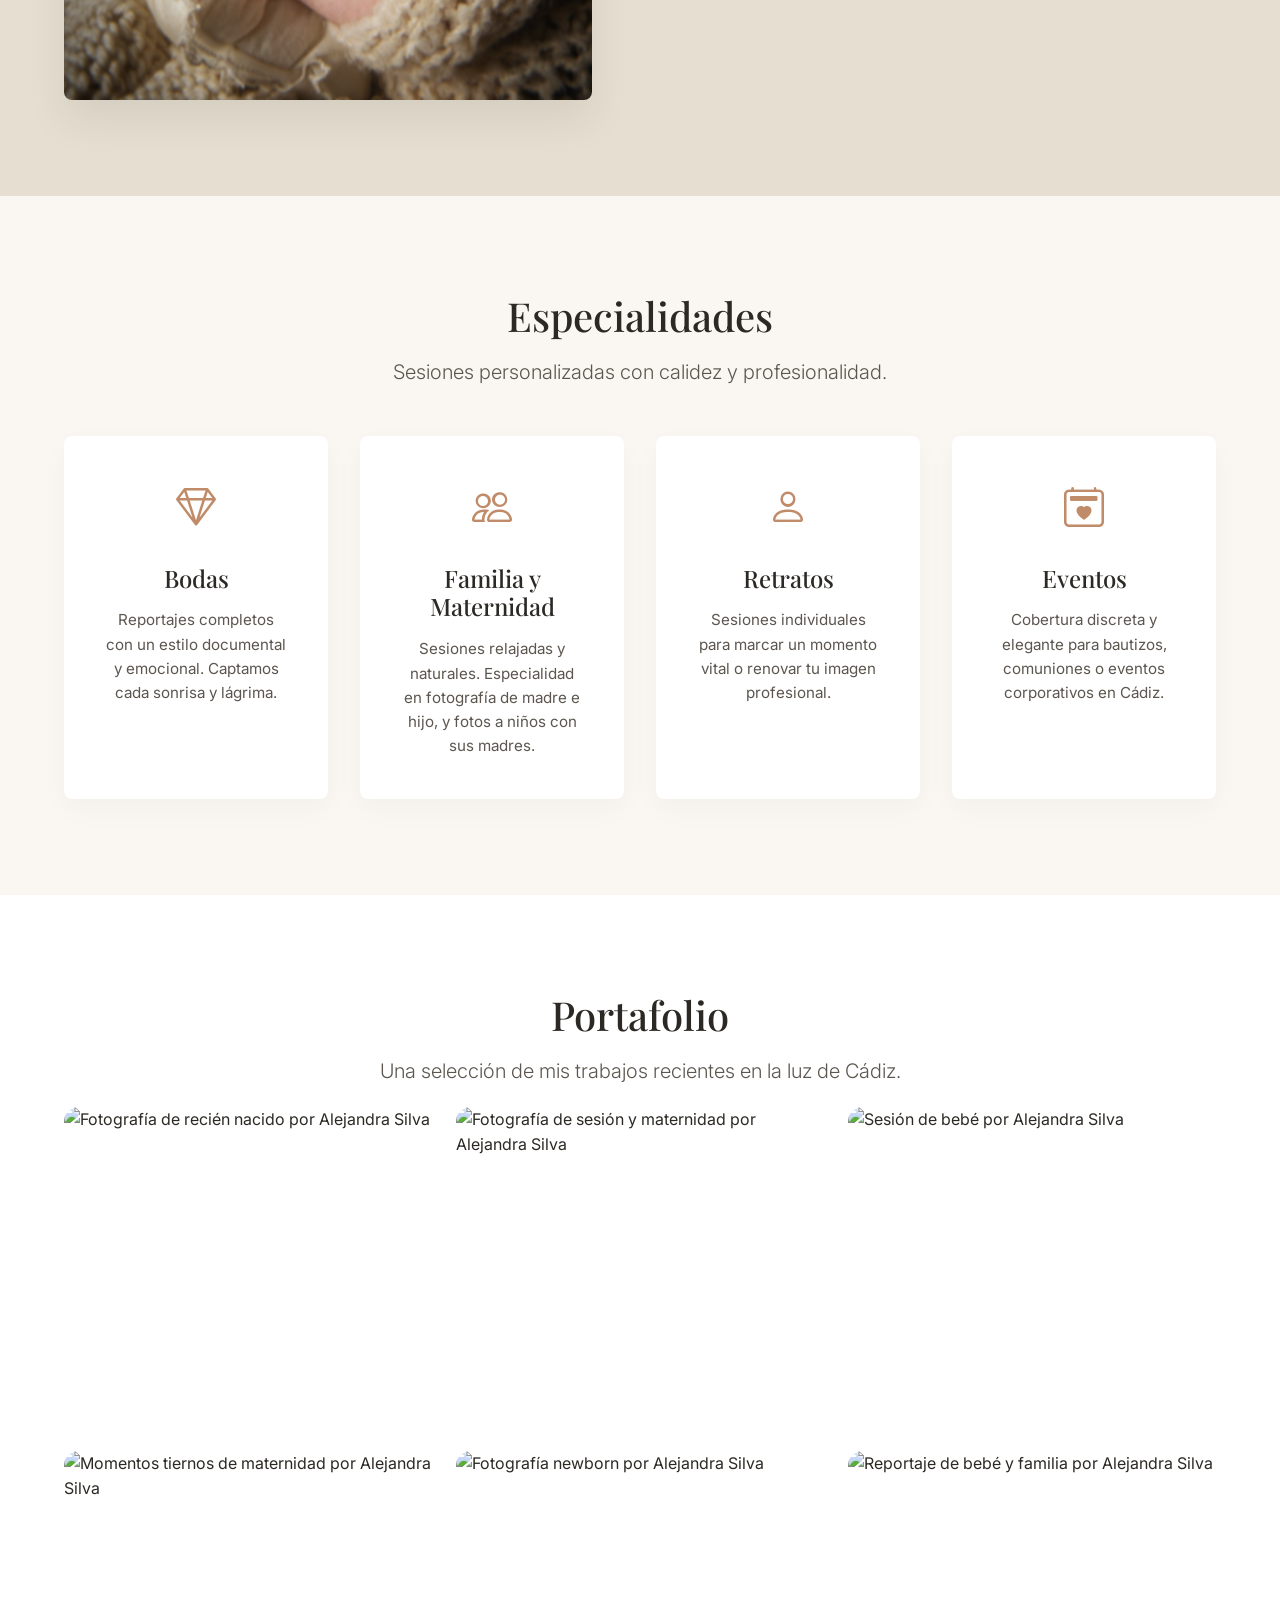
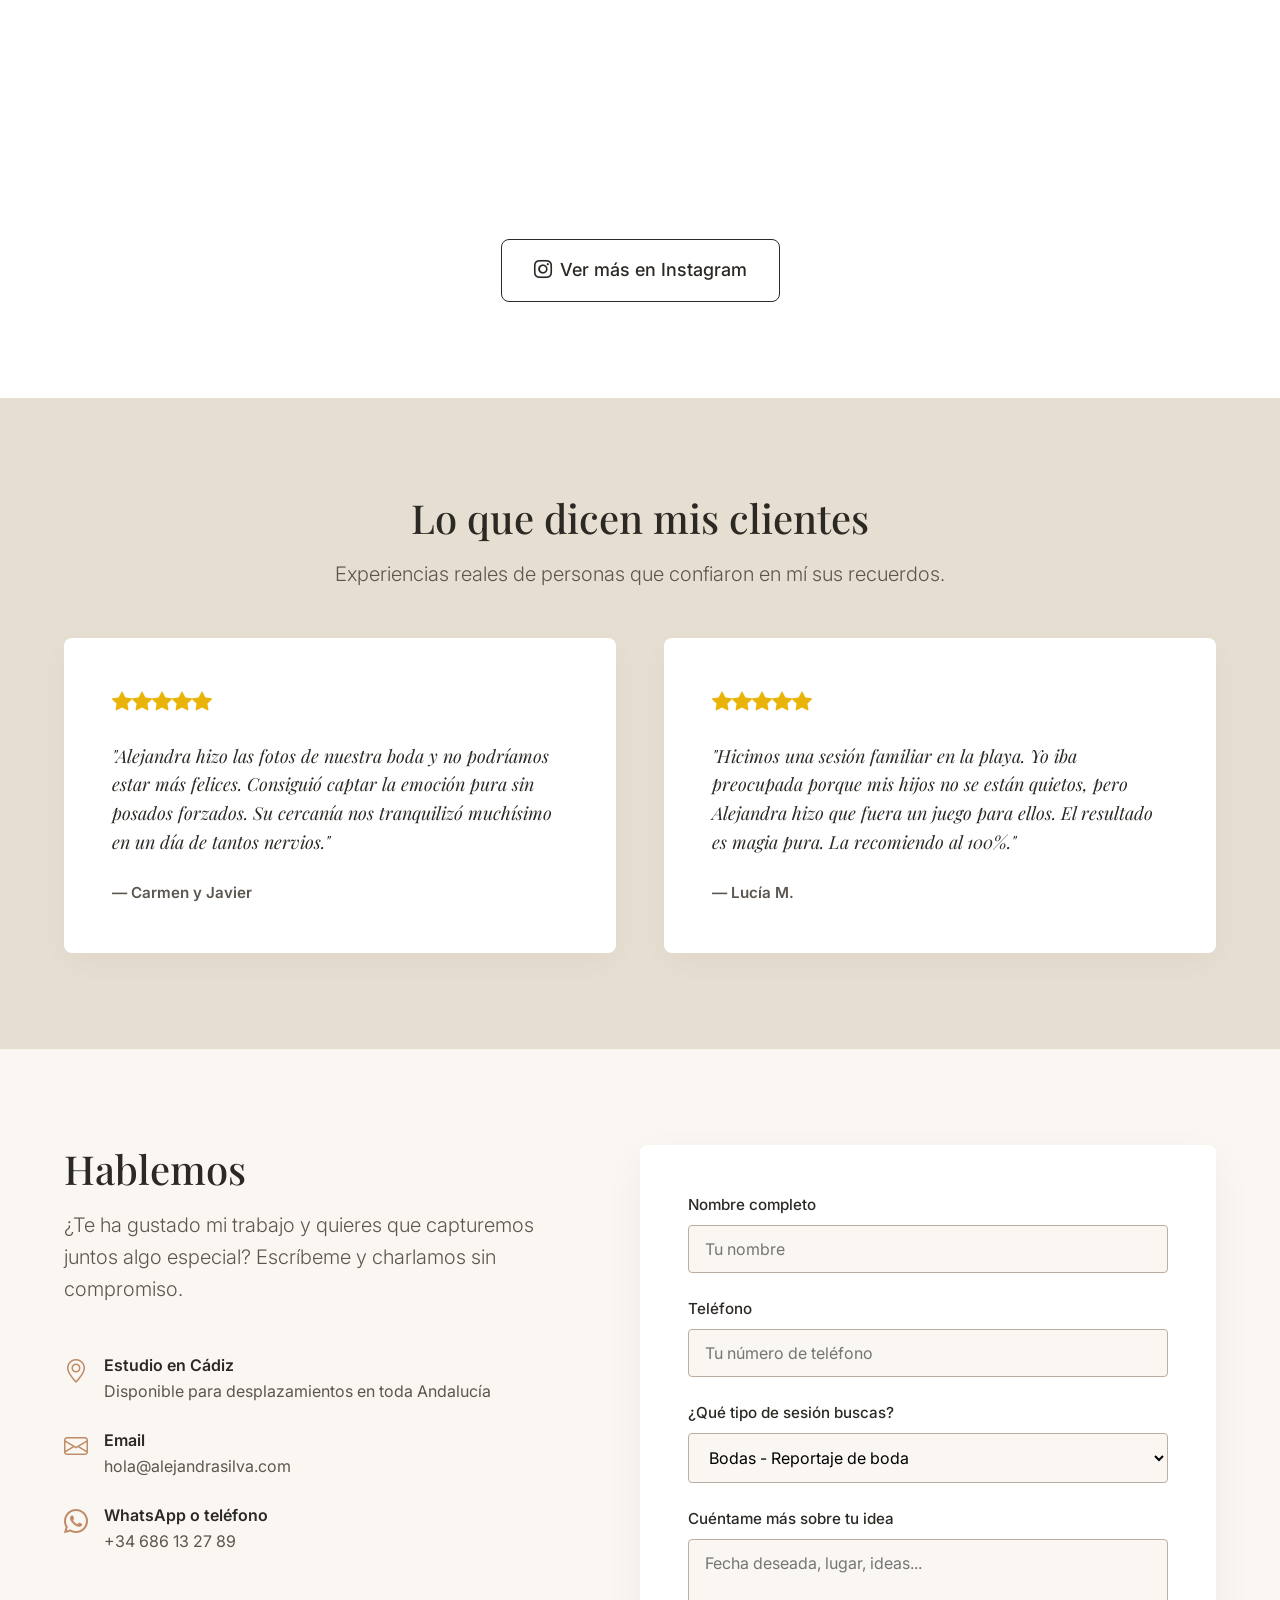
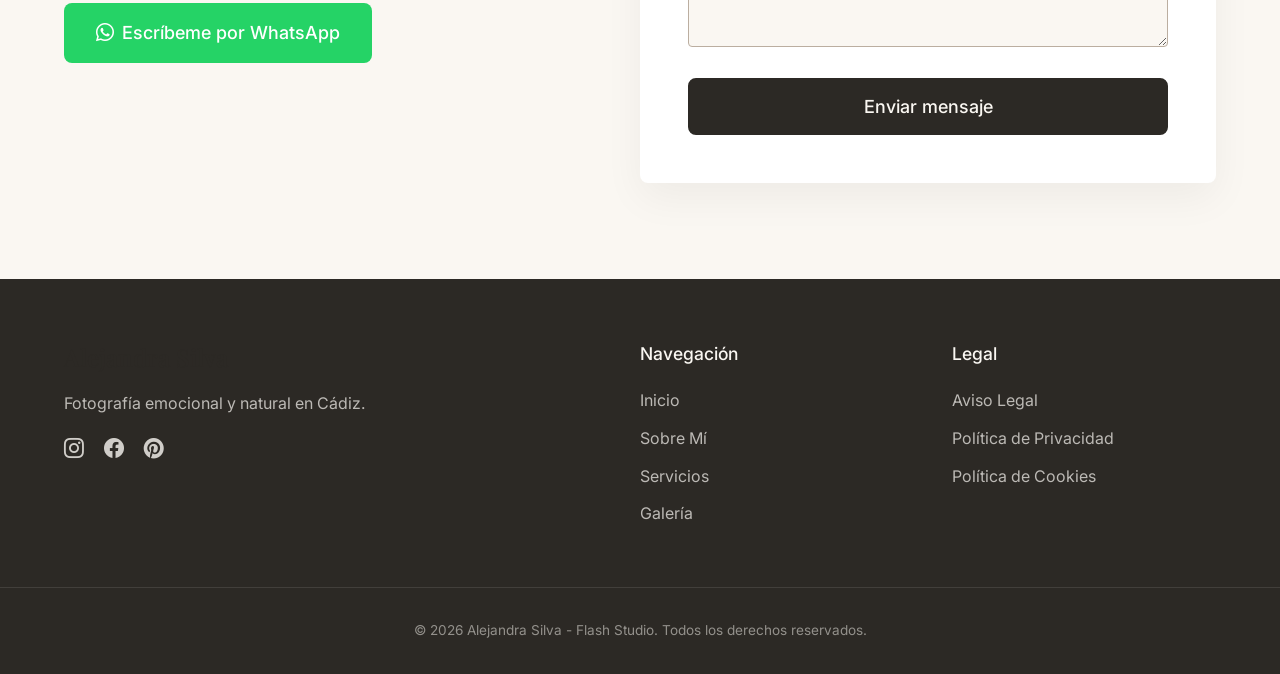
==== commit 17869a7c: "beta" ====
--- a/index.html
+++ b/index.html
@@ -42,8 +42,8 @@
     <main>
         <section id="inicio" class="hero section-spacing">
             <div class="hero-bg">
-                <img src="https://images.unsplash.com/photo-1511285560929-80b456fea0bc?q=80&w=2670&auto=format&fit=crop"
-                    alt="Elegante fotografía de boda al aire libre" class="hero-img">
+                <img src="hero-img.jpg"
+                    alt="Fotografía profesional de recién nacido por Alejandra Silva" class="hero-img">
                 <div class="overlay"></div>
             </div>
             <div class="container hero-content fade-up">
@@ -56,8 +56,8 @@
         <section id="sobre-mi" class="about section-spacing py-large bg-light">
             <div class="container split-layout align-center">
                 <div class="about-image fade-up">
-                    <img src="https://images.unsplash.com/photo-1542038784456-1ea8e935640e?q=80&w=2070&auto=format&fit=crop"
-                        alt="Alejandra Silva trabajando con su cámara" class="rounded-image shadow">
+                    <img src="about-img.jpg"
+                        alt="Sesión de maternidad natural por Alejandra Silva" class="rounded-image shadow">
                 </div>
                 <div class="about-text fade-up delay-1">
                     <h2 class="section-title">Hola, soy Alejandra</h2>
@@ -90,9 +90,8 @@
                     </div>
                     <div class="service-card fade-up delay-1">
                         <div class="service-icon"><i class="bi bi-people"></i></div>
-                        <h3 class="service-title">Familia</h3>
-                        <p class="service-desc">Sesiones relajadas y naturales para recordar etapas irrepetibles.
-                            Maternidad, o una tarde juntos.</p>
+                        <h3 class="service-title">Familia y Maternidad</h3>
+                        <p class="service-desc">Sesiones relajadas y naturales. Especialidad en fotografía de madre e hijo, y fotos a niños con sus madres.</p>
                     </div>
                     <div class="service-card fade-up delay-2">
                         <div class="service-icon"><i class="bi bi-person"></i></div>
@@ -225,13 +224,13 @@
                             <i class="bi bi-whatsapp"></i>
                             <div>
                                 <strong>WhatsApp o teléfono</strong>
-                                <a href="tel:+34600000000">+34 600 000 000</a>
+                                <a href="tel:+34686132789">+34 686 13 27 89</a>
                             </div>
                         </li>
                     </ul>
 
                     <div class="mt-5">
-                        <a href="https://wa.me/34600000000" target="_blank" class="btn btn-whatsapp btn-large">
+                        <a href="https://wa.me/34686132789" target="_blank" class="btn btn-whatsapp btn-large">
                             <i class="bi bi-whatsapp mr-2"></i> Escríbeme por WhatsApp
                         </a>
                     </div>
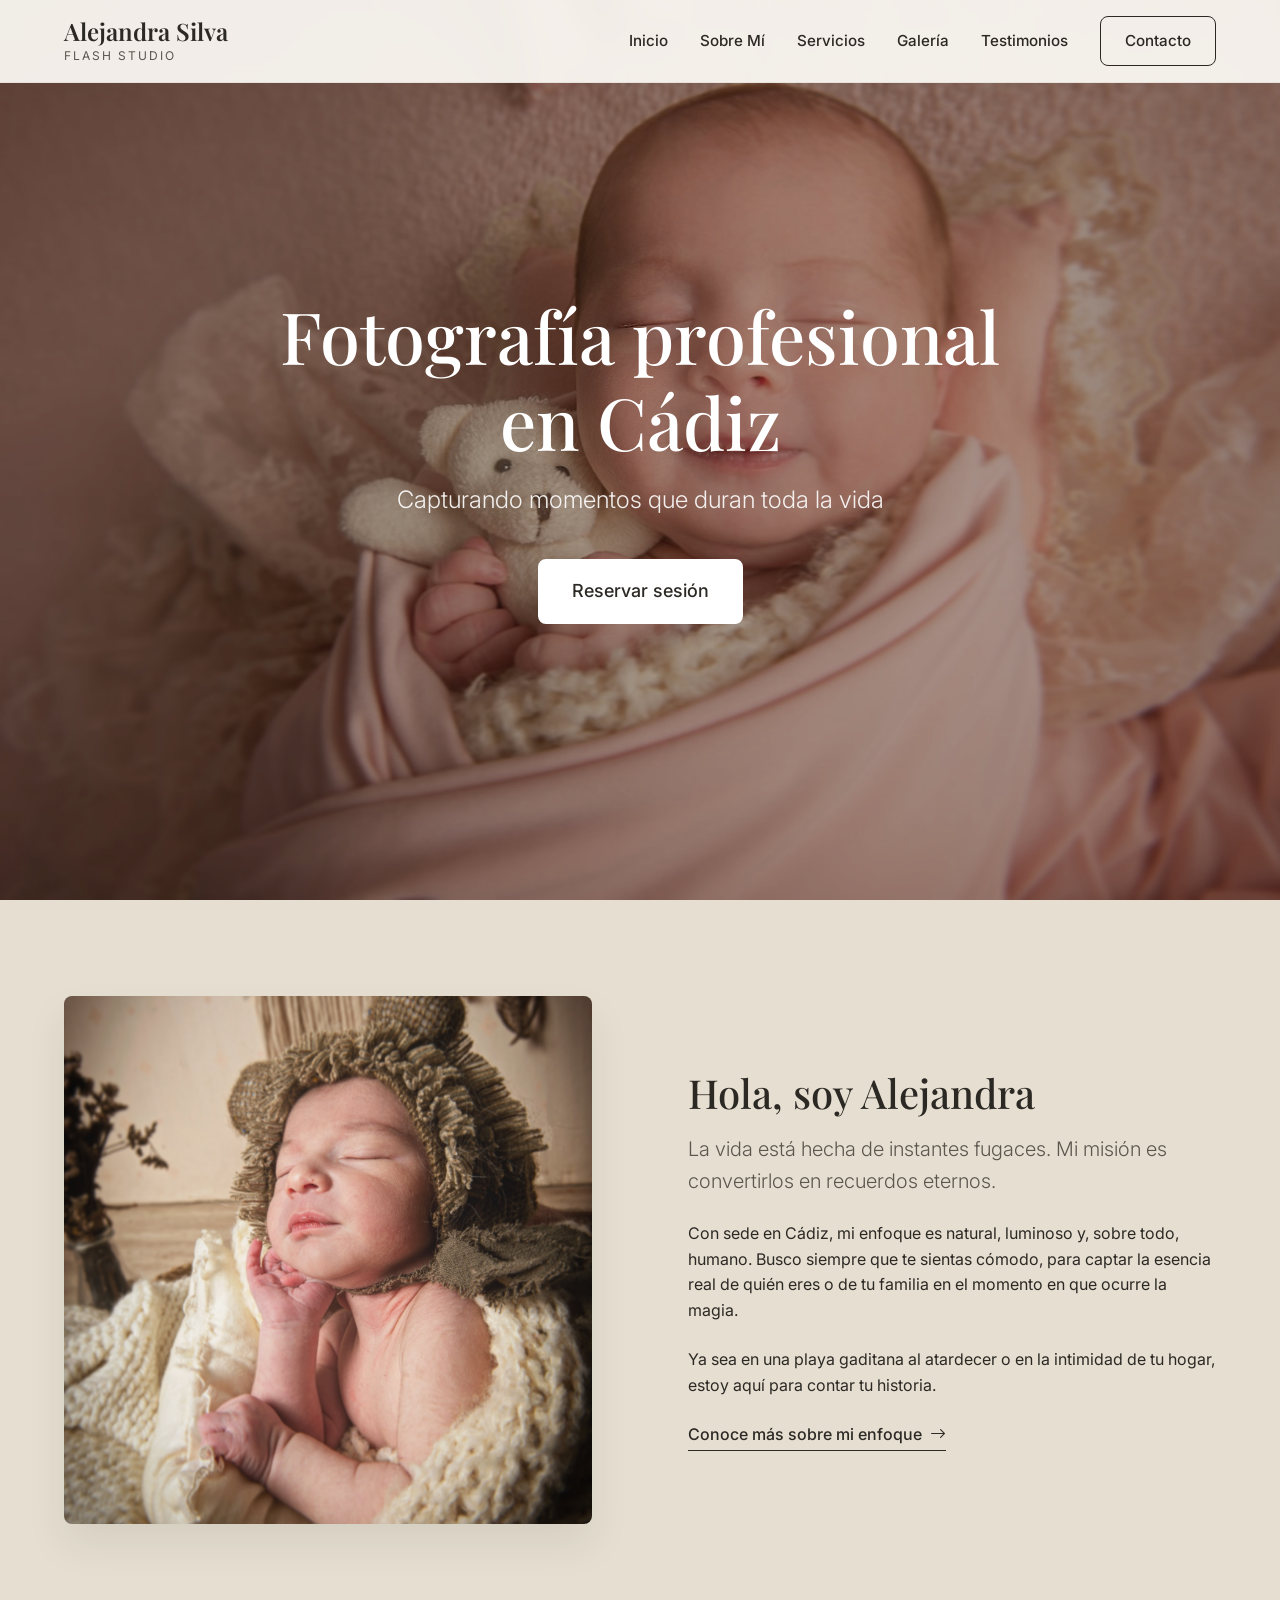
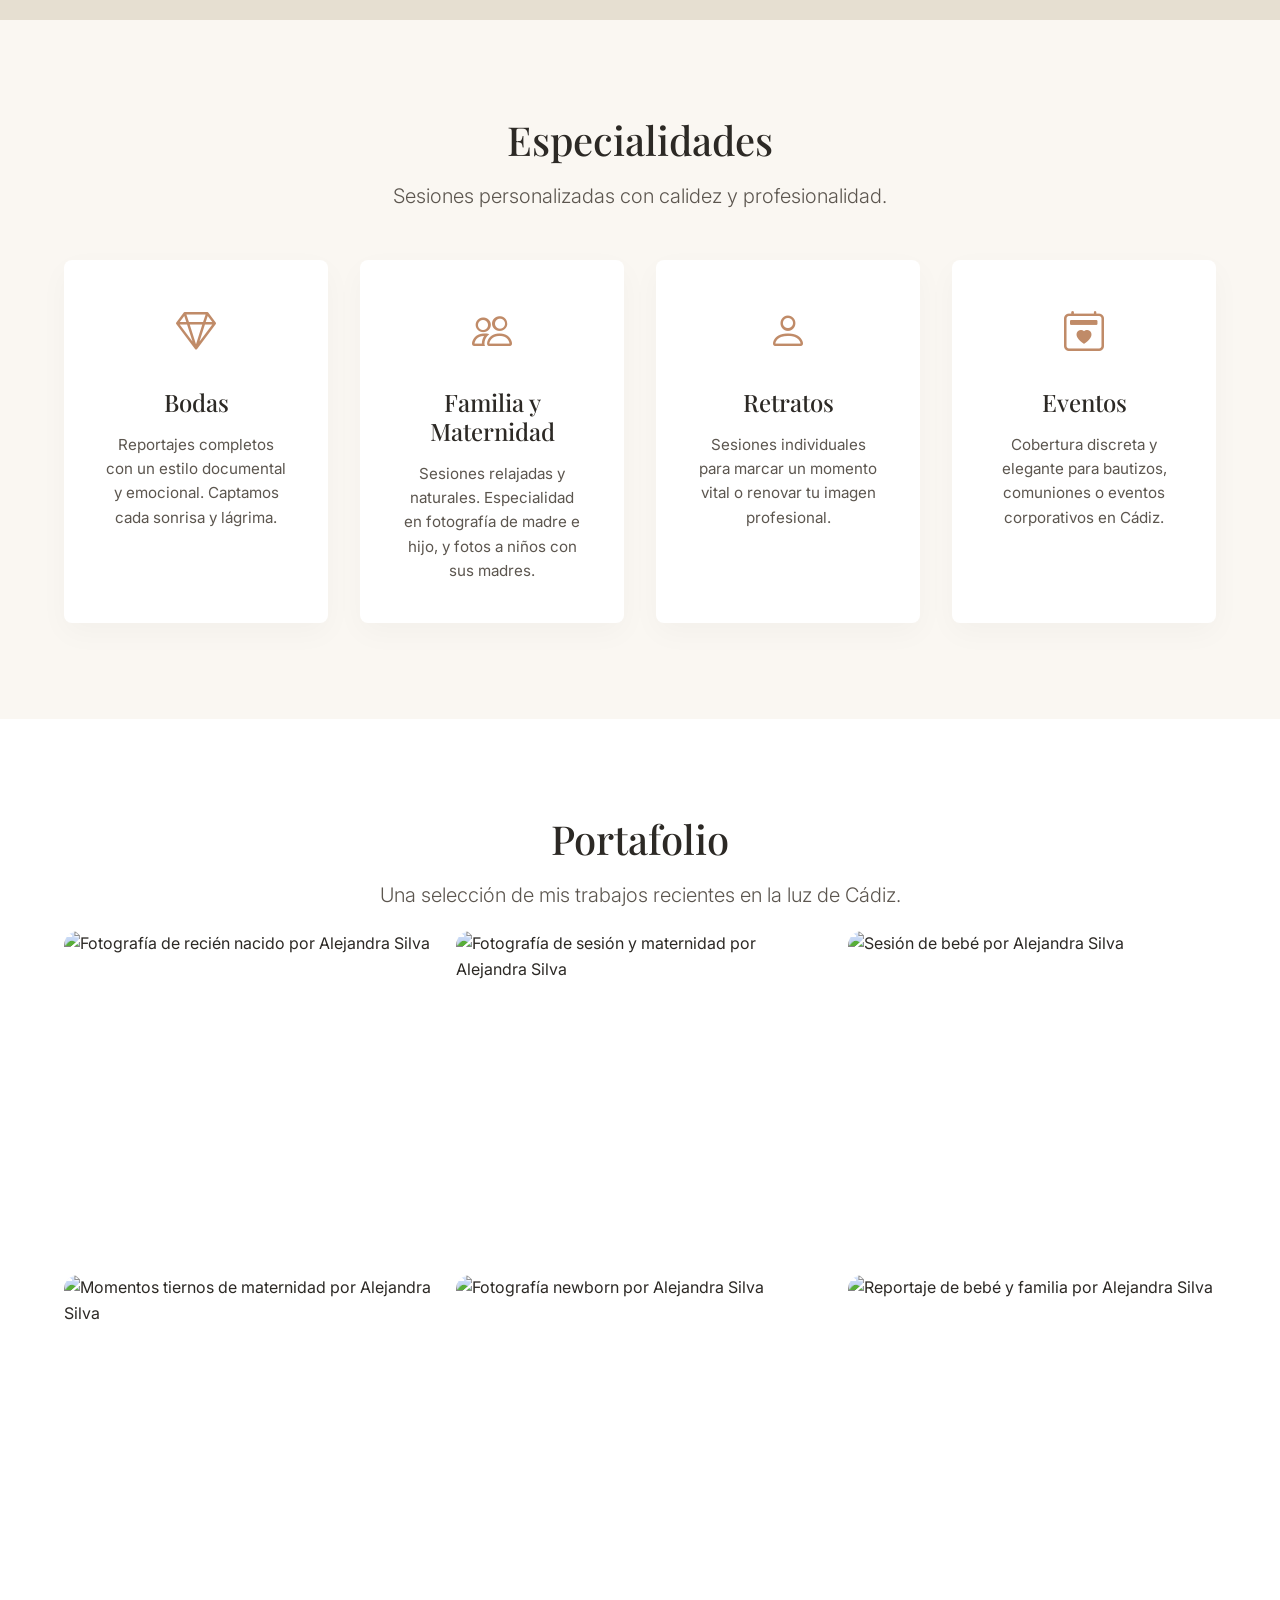
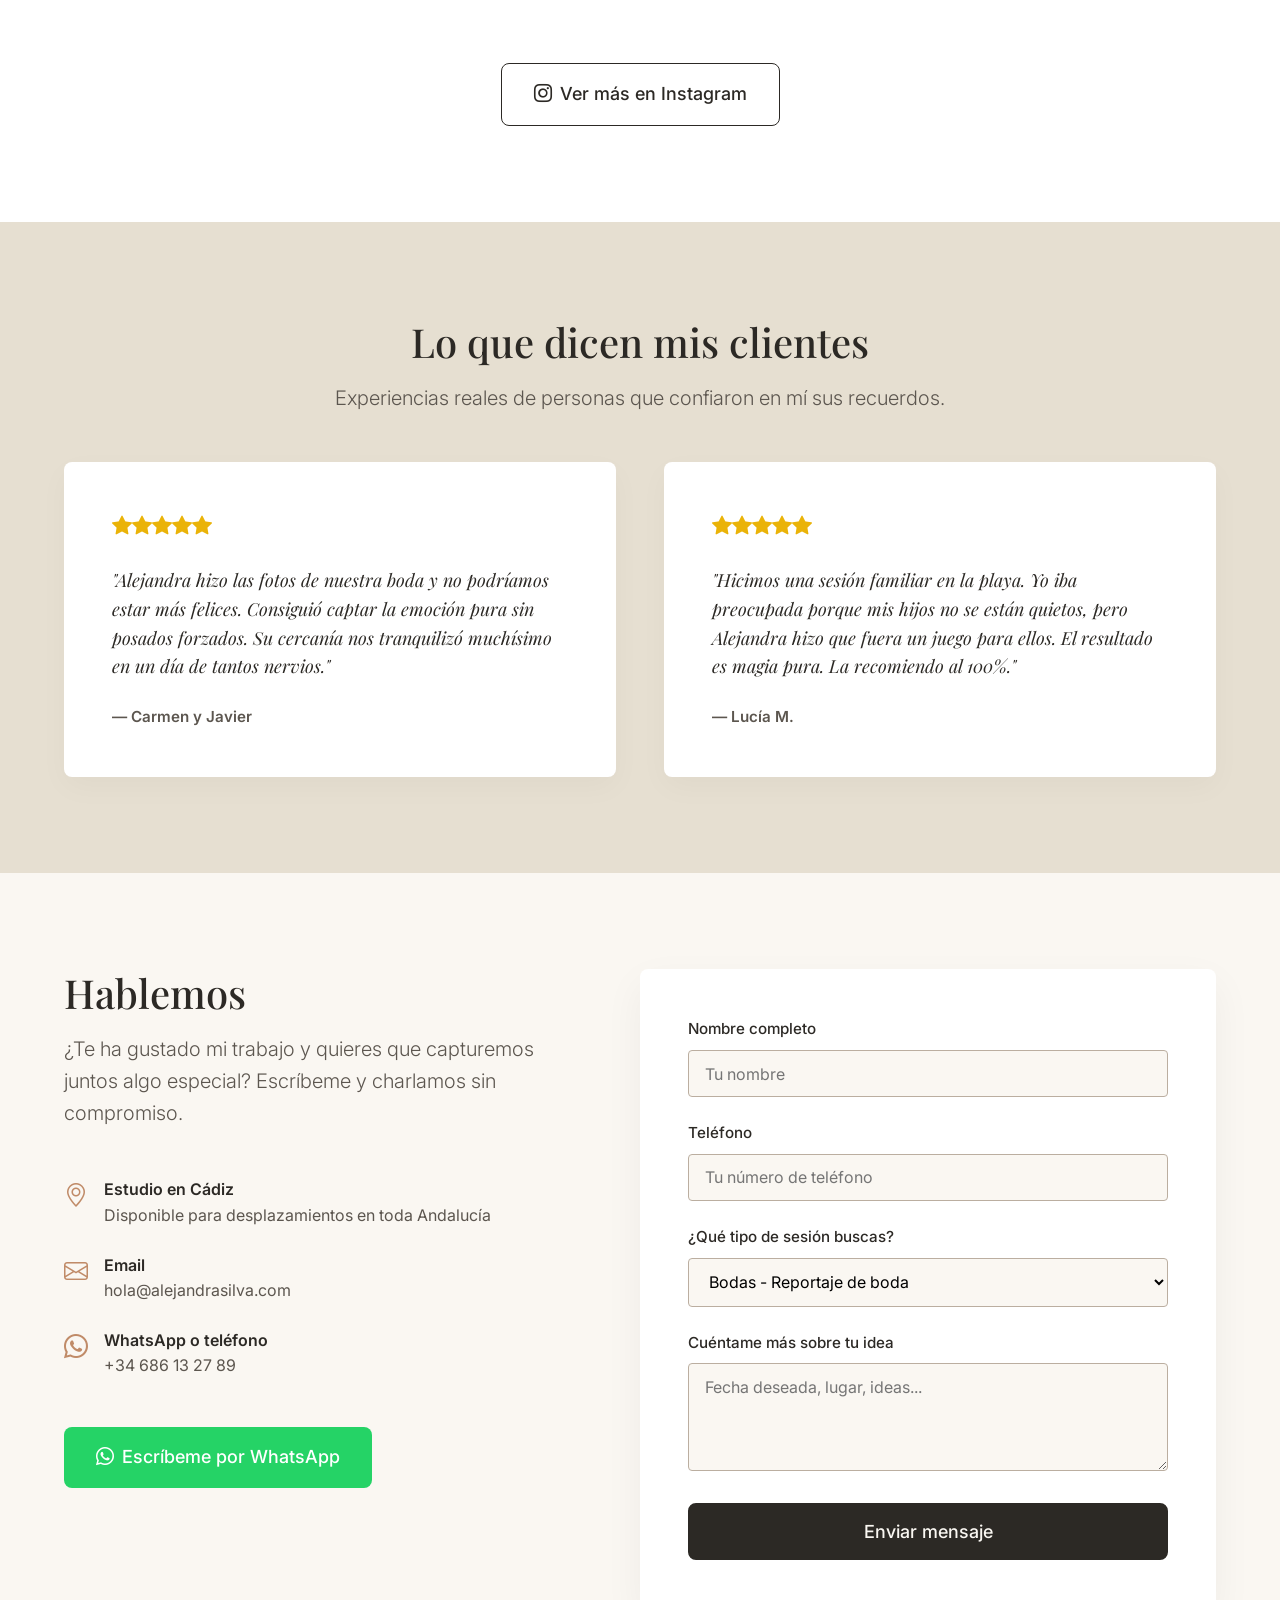
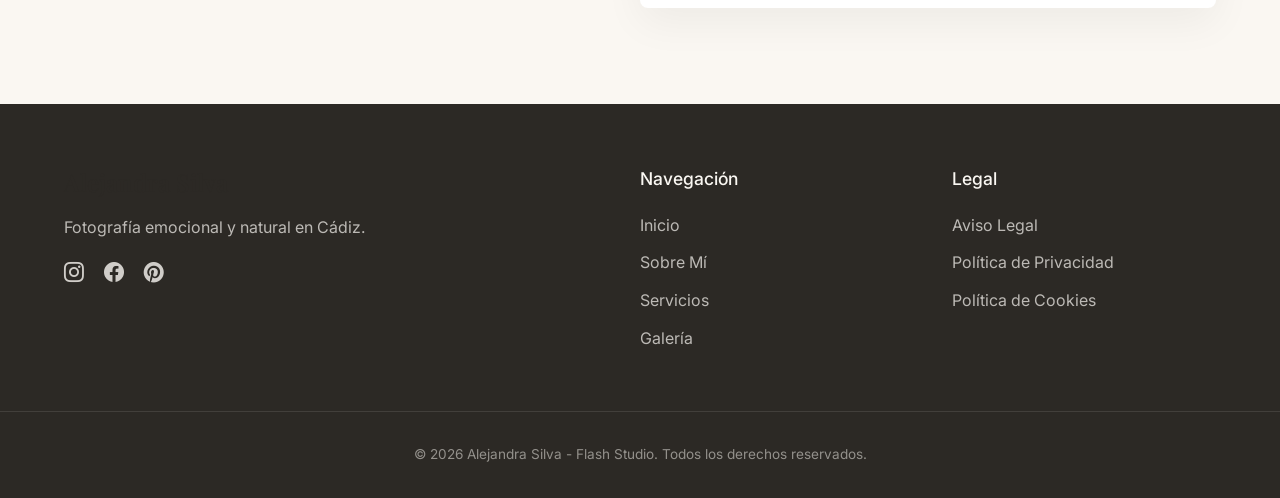
==== commit f4cee113: "fotos" ====
--- a/index.html
+++ b/index.html
@@ -116,7 +116,7 @@
                     <p class="section-subtitle">Una selección de mis trabajos recientes en la luz de Cádiz.</p>
                 </div>
 
-                <div class="gallery-grid mt-5">
+                <div class="gallery-grid mt-5 collapsed" id="portfolio-gallery">
                     <a href="https://www.instagram.com/p/DA336NqoYXu/" class="gallery-item fade-up" target="_blank"
                         rel="noopener noreferrer" aria-label="Ver publicación en Instagram (Maternidad/Recién nacido)">
                         <img src="https://scontent-mad1-1.cdninstagram.com/v/t39.30808-6/472389308_18334901011157658_3607192413612464465_n.jpg?stp=dst-jpg_e35_tt6&_nc_cat=106&ig_cache_key=MzQ3NDQ5MTUxOTk3MzQ5OTY3Nw%3D%3D.3-ccb7-5&ccb=7-5&_nc_sid=58cdad&efg=eyJ2ZW5jb2RlX3RhZyI6InhwaWRzLjE0NDB4OTUzLnNkci5DMyJ9&_nc_ohc=6nWH99nBMWgQ7kNvwGP-Vpy&_nc_oc=Adrr9iQfSB4TFFicF2Rp3QDnT-_8wxDwuqcIKCzDBHWu-2e0xaWrJxlrYGmgOMOUXAsuuyp_PxrmVkUsfCpdvAod&_nc_ad=z-m&_nc_cid=0&_nc_zt=23&_nc_ht=scontent-mad1-1.cdninstagram.com&_nc_gid=4jjKec1cYwzk0JOejW5xyw&_nc_ss=7a32e&oh=00_Afzb6CmsP7JEbPXRF5Mw6V23JldTA9ZlEr2GiRnRRIPs-A&oe=69C76730"
@@ -157,6 +157,12 @@
                             alt="Reportaje de bebé y familia por Alejandra Silva" loading="lazy">
                         <div class="gallery-hover"><i class="bi bi-instagram"></i></div>
                     </a>
+                </div>
+
+                <div class="text-center mt-4 fade-up view-more-container">
+                    <button class="btn btn-primary btn-large" id="view-more-btn">
+                        Abrir portafolio <i class="bi bi-chevron-down" style="margin-left: 0.5rem;"></i>
+                    </button>
                 </div>
 
                 <div class="text-center mt-5 fade-up">
--- a/style.css
+++ b/style.css
@@ -108,6 +108,7 @@
 .section-subtitle { font-size: 1.25rem; color: var(--color-text-muted); font-weight: 300; }
 
 .about-image { flex: 1; }
+.about-image img { width: 100%; aspect-ratio: 1 / 1; object-fit: cover; object-position: center; border-radius: var(--radius); }
 .about-text { flex: 1; }
 
 .service-card { background-color: var(--color-white); padding: 2.5rem; border-radius: var(--radius); text-align: center; box-shadow: 0 10px 30px rgba(0,0,0,0.03); transition: var(--transition); }
@@ -169,7 +170,12 @@
     .split-layout { gap: 2rem; }
 }
 
+.view-more-container { display: none; }
+
 @media (max-width: 768px) {
+    .gallery-grid.collapsed .gallery-item:nth-child(n+3) { display: none; }
+    .view-more-container { display: block; }
+    
     .mobile-menu-btn { display: block; }
     .nav-links { position: fixed; top: 70px; left: 0; width: 100%; background-color: var(--color-cream); flex-direction: column; padding: 2rem; box-shadow: 0 10px 15px rgba(0,0,0,0.05); gap: 1.5rem; transform: translateY(-150%); transition: transform 0.3s ease; z-index: 999; }
     .nav-links.active { transform: translateY(0); }
